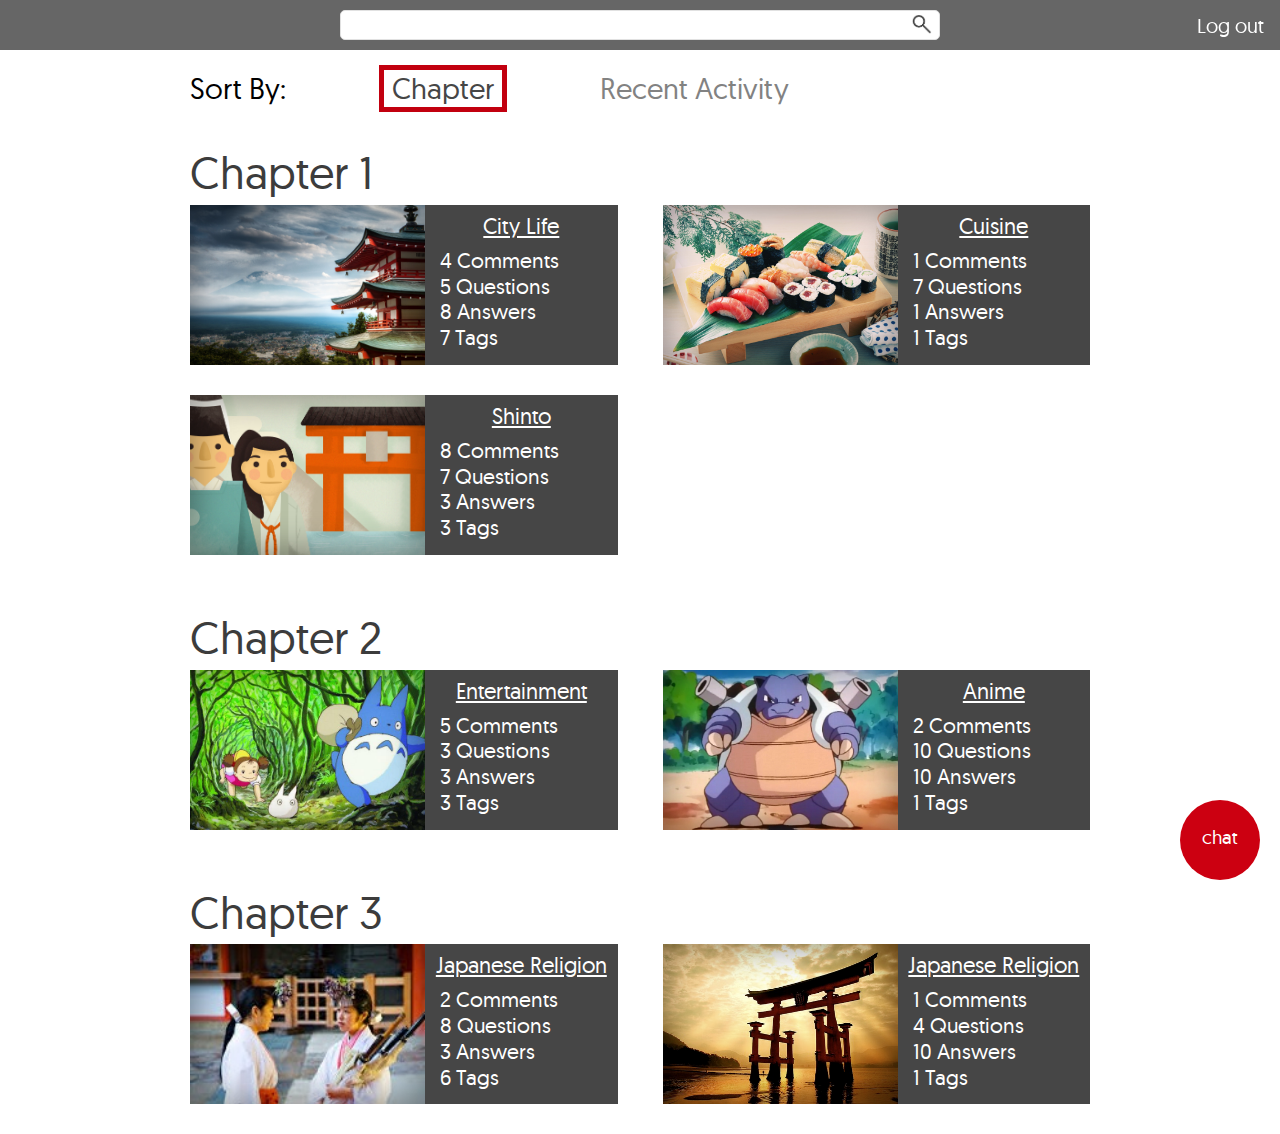
==== menu.html @ ebd27db4 "Changed username button to say log out to reflect functionality" ====
<!DOCTYPE html>
<html>
<head>
	<title>Japan 101/102 - Menu</title>
	<link rel="stylesheet" type="text/css" href="css/main.css">
	<link rel="stylesheet" type="text/css" href="css/chat.css">
	<link rel="stylesheet" type="text/css" href="css/draw.css">
	<link rel="stylesheet" type="text/css" href="css/menu.css">
	<link rel="stylesheet" type="text/css" href="css/menu.new.css">
	<script type="text/javascript" src='js/utils.js'></script>
	<script type="text/javascript" src='js/chat.js'></script>
	<script type="text/javascript" src='js/draw.js'></script>
	<script type="text/javascript" src='js/main.new.js'></script>
</head>
<body>
	<div class='header'>
		<div class='header-item header-item-left'>Japan 101/102</div>
		<a id='logout' href='index.html' class='header-item header-item-right button'>Log out</a>
	</div>

	<div id='chatpane'>
		<div id='chatroom'>
			<div class='dropdown closed' id='chatroom-selector'>
				<span class='dropdown-arrow'>V</span>
				<div class='dropdown-item unselectable'>
					<input id='create-room-name' placeholder='New room'/>
					<div class='button button-small' id='create-room'>Create</div>
				</div>
				<div class='dropdown-item selected'>Room 1</div>
				<div class='dropdown-item'>Room 2</div>
				<div class='dropdown-item'>Room 3</div>
				<div class='dropdown-item'>Room 4</div>
			</div>
		</div>
		<div id='chats'>
			<a href='#' class='button chat-button' id='view-chat'><span class='text'>hide</span>chat</a>
			<div id='chatbox' class='scrollable'>
				<div class='chat'><span class='username'>Rob</span> Arigatou gozaimasu!</div>
				<div class='chat'><span class='username'>Tim</span> np...I can't remember how to say "you're welcome"</div>
				<div class='chat'><span class='username'>Leah</span> it's "Dou itashimashite"</div>
				<div class='chat'><span class='username'>Tim</span> right. I knew that, I just couldn't think of it. It kinda sounds like "don't touch my mustache"</div>
				<div class='chat'><span class='username'>Miruka</span>lol!</div>
				<div class='chat'>
					<div class='drawing'>
						<svg>
							<g transform='scale(0.32)'>
								<path d="m227,21c-2,0 -11.01578,-0.66441 -25,0c-21.07126,1.00113 -46.01294,4.94422 -72,11c-17.00854,3.96351 -30.3197,8.73116 -37,17c-6.47008,8.00863 -9,17 -9,30c0,14 6.65186,34.63074 31,54c22.1485,17.61942 54.00938,30.97763 85,44c38.01154,15.97258 66.51181,28.67009 90,49c17.14224,14.83725 23.49808,36.96039 25,59c1.49731,21.97177 0.09119,47.38028 -17,71c-17.04083,23.55014 -36.27188,41.15912 -58,54c-24.25844,14.33624 -43.88176,18.93686 -64,21c-17.9337,1.83914 -32.84933,0.70358 -41,-10c-8.12812,-10.67398 -10.49992,-31.98706 -11,-61c-0.49978,-28.9957 -0.6404,-54.13071 12,-80c10.84297,-22.19077 27.41345,-43.57466 48,-64c15.56889,-15.44699 44.1725,-32.50777 62,-37c28.27103,-7.12383 48.92096,-5.31555 74,6c24.08191,10.86565 47,27 69,41c22,14 43.62033,26.32991 66,32c20.72281,5.25031 43.00348,6.33313 59,6c24.01563,-0.50012 40.65308,-5.66669 57,-19c15.90002,-12.96878 25.28442,-32.23146 31,-53c5.10388,-18.5459 5,-36 5,-53c0,-14 -3.83893,-26.60573 -10,-37c-5.09894,-8.60236 -13.31934,-17.90024 -21,-23c-11.177,-7.42124 -29.34167,-16.58255 -47,-23c-18.46527,-6.71072 -36.89301,-9.55196 -51,-12c-14.90991,-2.58737 -25,-4 -36,-4c-8,0 -19.50424,1.03551 -24,4c-2.3613,1.55702 -4.48627,2.82375 -5,5c-0.22977,0.97325 -1,1 -3,1c-2,0 -6.92578,-0.49755 -12,-1c-6.96594,-0.68976 -15,0 -22,0c-11,0 -17.95331,0.49903 -26,1c-9.98068,0.62138 -19.06326,-0.28099 -32,1c-10.14841,1.00489 -17.94672,3.49874 -25,4c-3.98993,0.28356 -8,1 -10,1c-2,0 -5.07843,0.21015 -8,-1c-4.13171,-1.71141 -7.20682,-3.81266 -9,-6c-2.28589,-2.78833 -4.3851,-5.37201 -7,-9c-1.65381,-2.29454 -4.34619,-4.70546 -6,-7c-1.30745,-1.81399 -2.41885,-4.41886 -4,-6c-1.58115,-1.58114 -3.41885,-1.41886 -5,-3c-1.58115,-1.58114 -1.29289,-2.29289 -2,-3c-0.70711,-0.70711 -2,0 -3,0c-1,0 -2,0 -3,0c-1,0 -2,0 -3,0c-1,0 -1,0 -2,0l-1,0" id="svg_1" stroke-width="5" stroke="#000000" fill="none"/>
							</g>
						</svg>
					</div>
					<span class='username'>Tim</span>
					is that supposed to be a mustache?
				</div>
				<div class='chat'><span class='username'>Miruka</span>lol, no. My brother drew that while I was getting some water</div>
				<div class='chat'><span class='username'>Lin</span> What does "wakannai" mean?</div>
				<div class='chat'><span class='username'>Rob</span> I dunno</div>
				<div class='chat'><span class='username'>Lin</span> That's so weird! that's what everybody says when I ask them! even people who speak fluently! How can nobody know what it means when it's used so much?</div>
				<div class='chat'><span class='username'>Rob</span> No, "wakannai" means "I don't know". It's very informal.</div>
			</div>
		</div>
		<div id='chat-commands'>
			<input id='chat-text-input' placeholder='Say something...'/>
			<div id='chat-buttons'>
				<div class='button' id='send-chat'>send</div>
				<div class='button' id='create-drawing'>draw</div>
			</div>
		</div>
	</div>

	<div id='search-div'>
		<div>
			<div id="search_bar_cont">
				<input id="search_bar">
				<button id="search_btn"></button>
			</div>
		</div>
	</div>

	<!-- FIXED HEADER SECTION -->
	<section class="fixed_search_sect">
		<form id="search_bar_cont">
			<input id="search_bar">
			<button id="search_btn"></button>
		</form>
	</section>

	<div id='content'>
		<div id="notification_cont">
			<div id="notification_title">Notifications <img src="img/cog.png"></div>
			<div id="notification_btns_cont">
				<div id="all_btn" class="notification_btn">All</div><!--
				--><div id="comments_btn" class="notification_btn">Comments</div><!--
				--><div id="questions_btn" class="notification_btn">Questions<img src="img/alert.png"></div>
			</div>
		</div>

		<div class='content-holder' id='main-content'>
			<div id="sort_by_cont" class="sort_by_cont">
				<div>Sort By:</div>
				<div id="chapter_btn" class="sort_by_btn selected">Chapter</div>
				<div id="recent_act_btn" class="sort_by_btn">Recent Activity</div>
			</div>

			<div class="chapter_header">Chapter 1</div>

			<div id="" class="videos_cont">
				<div class="video" data-chapter='1.1' data-update='2.2'>
					<div id="video1" class="video_screen"></div>
					<div class="video_stats">
						<div class="video_title">City Life</div>
						<div class="num_comments num_data">3 Comments</div>
						<div class="num_questions num_data">3 Questions</div>
						<div class="num_answers num_data">3 Answers</div>
						<div class="num_tags num_data">3 Tags</div>
					</div>
				</div>
				<div class="video" data-chapter='1.2' data-update='1.1'>
					<div id="video2" class="video_screen"></div>
					<div class="video_stats">
						<div class="video_title">Cuisine</div>
						<div class="num_comments num_data">3 Comments</div>
						<div class="num_questions num_data">3 Questions</div>
						<div class="num_answers num_data">3 Answers</div>
						<div class="num_tags num_data">3 Tags</div>
					</div>
				</div>
				<div class="video" data-chapter='1.3' data-update='2.1'>
					<div id="video3" class="video_screen"></div>
					<div class="video_stats">
						<div class="video_title">Shinto</div>
						<div class="num_comments num_data">3 Comments</div>
						<div class="num_questions num_data">3 Questions</div>
						<div class="num_answers num_data">3 Answers</div>
						<div class="num_tags num_data">3 Tags</div>
					</div>
				</div>
			</div>

			<div class="chapter_header">Chapter 2</div>

			<div id="" class="videos_cont">
				<div class="video" data-chapter='2.1' data-update='1.2'>
					<div id="video4" class="video_screen"></div>
					<div class="video_stats">
						<div class="video_title">Entertainment</div>
						<div class="num_comments num_data">3 Comments</div>
						<div class="num_questions num_data">3 Questions</div>
						<div class="num_answers num_data">3 Answers</div>
						<div class="num_tags num_data">3 Tags</div>
					</div>
				</div>
				<div class="video" data-chapter='2.2' data-update='3.1'>
					<div id="video5" class="video_screen"></div>
					<div class="video_stats">
						<div class="video_title">Anime</div>
						<div class="num_comments num_data">3 Comments</div>
						<div class="num_questions num_data">3 Questions</div>
						<div class="num_answers num_data">3 Answers</div>
						<div class="num_tags num_data">3 Tags</div>
					</div>
				</div>
			</div>

			<div class="chapter_header">Chapter 3</div>

			<div id="" class="videos_cont">
				<div class="video" data-chapter='3.1' data-update='3.2'>
					<div id="video6" class="video_screen"></div>
					<div class="video_stats">
						<div class="video_title">Japanese Religion</div>
						<div class="num_comments num_data">3 Comments</div>
						<div class="num_questions num_data">3 Questions</div>
						<div class="num_answers num_data">3 Answers</div>
						<div class="num_tags num_data">3 Tags</div>
					</div>
				</div>
				<div class="video" data-chapter='3.2' data-update='2.3'>
					<div id="video7" class="video_screen"></div>
					<div class="video_stats">
						<div class="video_title">Japanese Religion</div>
						<div class="num_comments num_data">3 Comments</div>
						<div class="num_questions num_data">3 Questions</div>
						<div class="num_answers num_data">3 Answers</div>
						<div class="num_tags num_data">3 Tags</div>
					</div>
				</div>
			</div>
		</div>

	</div>

	<div id='drawing'>
		<table>
		<tr id='drawing-content'>
			<td id='canvas-container' class='pp'></td>
			<td id='drawing-tools' data-tool='pp'>
				<img class='button toggle-off' data-tool='zz' src='img/zz.png'/>
				<img class='button toggle-on' data-tool='pp' src='img/pp.png'/>
				<img class='button toggle-off' data-tool='pn' src='img/pn.png'/>
				<img class='button toggle-off' data-tool='pz' src='img/pz.png'/>
				<img class='button toggle-off' data-tool='zp' src='img/zp.png'/>
				<div class='button details eraser toggle-off' data-tool='eraser'>
					<div class='button-details'>Eraser</div>
				</div>
				<div class='button details clear' id='clear-drawing' data-tool='clear'>
					<div class='button-details'>Clear</div>
				</div>
				<div class='button details cancel' id='cancel-drawing'>
					<div class='button-details'>Cancel</div>
				</div>
			</td>
		</tr>
		</table>
		<div id='send-drawing'>send</div>
	</div>
	<div id='drawing-background'></div>

	<script type="text/javascript">
	    var numbers = document.getElementById('content').querySelectorAll('.num_data')
	    for (var n = 0; n < numbers.length; n++)
	    {
	    	var num = numbers[n],
	    		randNumMin = 1,
				randNumMax = 10,
				rand = Math.random(),
				randInt = (Math.floor(rand * rand * (randNumMax - randNumMin + 1)) + randNumMin)

	    	num.textContent = randInt + num.textContent.substr(1)
	    }

		window.addEventListener("load", function(){
			var videoScreens = document.querySelectorAll(".video");

			for (var i = 0; i < videoScreens.length; i++){
				videoScreens[i].addEventListener("click", function(){
					//alert("Clicked it!");
					window.location.href = "video.html";
				});
			}
		})
	</script>
</body>
</html>
---- css/main.css ----
@font-face {
	font-family:'Geomanist';
	src:url('fonts/geomanist-regular-webfont.ttf');
}

* *
{
	box-sizing:border-box;
	font-family:'Geomanist';
}
/*body
{
	margin:0;
	position:fixed;
	width:100%;
	height:100%;
	font-size:10pt;
}*/
html, body {
	margin:0;
	padding:0;
	font-family: "Geomanist";
	font-size: 100%;
	/*line-height: 1;*/
	width:100%;
	height:100%;
}

header {
	height: 40px;
	width: 100%;
	background-color: rgb(85,85,85);
	position: fixed;
	z-index: 10;
}

.upload_cont {
	color: white;
	font-size: 1.5em;
	line-height: 40px;
	width: 175px;
	position: absolute;
	top: 0;
	cursor: pointer;
	right: 25%;
}
.upload_cont:hover {
	text-decoration: underline;
}
.upload_cont img{
	height: 40px;
	position: absolute;
	top: 0;
	right: 0;
	cursor: pointer;
	transition: .075s linear 0s;
}

.button
{
	display:inline-block;
	padding:4px 10px;
	min-width:100px;
	text-align:center;
	border:1px solid #555;
	border-radius:4px;
	font-size:11pt;
	cursor:pointer;
	-webkit-user-select:none;
	-moz-user-select:none;
	-ms-user-select:none;
	text-decoration:none;
	color:inherit;
	background:#fff;
}

.button.disabled
{
	background:#eee;
	color:#888;
	cursor:default;
}

.button-small
{
	min-width:0;
}

.button:hover
{
	background:#eee;
}

.button:not(.disabled):active, .button.toggle-on
{
	background:#ddd;
	box-shadow:2px 2px 3px #bbb inset;
	outline:none;
}

.button:focus
{
	outline:none;
}

input:focus
{
	outline:none;
}

.dropdown
{
	-webkit-user-select:none;
	-moz-user-select:none;
	-ms-user-select:none;
	display:block;
	width:100%;
	font-size:11pt;
	border-bottom:1px solid #555;
}

.dropdown .dropdown-arrow
{
	float:right;
	margin:5px 8px;
}

.dropdown.open .dropdown-arrow
{
	display:none;
}

.dropdown .dropdown-item
{
	display:block;
	padding:5px 10px;
}

.dropdown .dropdown-item:not(.unselectable):hover
{
	background:#eee;
}

.dropdown .dropdown-item:not(.unselectable):active
{
	background:#ddd;
	box-shadow:2px 2px 3px #bbb inset;
}

.dropdown.closed .dropdown-item
{
	display:none;
}

.dropdown.closed .dropdown-item.selected
{
	display:block;
}

.header
{
	position:fixed;
	top:0;
	left:0;
	right:0;
	height:40px;
	border-bottom:1px solid #555;
	background:#555;
	z-index:200;
}

.header-item
{
	display:block;
	height:100%;
	line-height:40px;
	text-align:center;
	min-width:100px;
	border-radius:0;
	padding:0 15px;
	text-decoration:none;
	color:white;
	font-size:15pt;
	background:#555;
}

.header-item > *
{
	margin:-2px 0;
	vertical-align:middle;
}

.header-item-left
{
	float:left;
}

.header-item-right
{
	float:right;
}

.header-item.button
{
	background:none !important;
	color:white !important;
	box-shadow:none !important;
}

.header-item.button:hover
{
	border:1px solid white;
}

.header-item.button:active
{
	color:#c01;
}

#search-div
{
	height:400px;
	margin-bottom:-350px;
	margin-top:40px;
	background:#f0f0f0;
	padding-top:20px;
}

#search-div > div
{
	width:800px;
	margin:0 auto;
}

#search
{
	font-size:11pt;
	padding:4px 8px;
	border-radius:0;
	border:1px solid #bbb;
	vertical-align:middle;
	width:90%;
	margin-left:5%;
}

.scrollable
{
	position:relative;
	width:100%;
	height:100%;
	overflow-y:scroll;
}

#content
{
	width: 100%;
	height: 100%;
	margin-top: -5px;
	z-index: 0;
}

.content-holder
{
	width:90%;
	max-width:900px;
	margin:0 auto;
	margin-bottom:100px;
}

.content-holder *
{
	box-sizing:content-box;
}
---- css/chat.css ----
#chatpane
{
	position:fixed;
	top: 0;
	right:0;
	width:300px;
	right:-300px;
	height:100%;
	background:#fff;
	z-index:100;
	transition:right 0.6s;
	padding-top:50px;
	display:table;
}

#chatpane > div
{
	display:table-row;
	background:#555;
	color:white;
}

#chatpane .button.chat-button
{
	position:absolute;
	bottom:20px;
	left:-100px;
	background:#c01;
	min-width:0;
	width:80px;
	height:80px;
	border-radius:40px;
	border:none;
	padding:4px 0;
	font-size:14pt;
	color:white;
	transition:transform 0.6s, opacity 0.6s;
}

#chatpane .chat-button .text
{
	transition:inherit;
	position:relative;
	display:block;
	height:24px;
	width:60px;
	top:24px;
	left:9px;
	text-align:center;
	opacity:0;
	background:#c01;
	transform:rotate(180deg);
}

#chatpane .chat-button.open
{
	transform:rotate(-180deg);
}

#chatpane .chat-button.open .text
{
	opacity:1;
}

div#chatroom
{
	height:28px;
	padding:4px;
	cursor:pointer;
	background:white;
	color:#333;
}

#chat-commands
{
	height:50px;
}

#create-room-name
{
	margin-top:-4px;
	margin-bottom:-4px;
	font-size:11pt;
	padding:4px 8px;
	border-radius:4px;
	border:1px solid #555;
	width:200px;
}

#chat-text-input
{
	font-size:10pt;
	padding:4px 8px;
	border:1px solid #555;
	width:95%;
	margin-left:2.5%;
	border-radius:4px;
}

#chat-buttons
{
	text-align:center;
	margin:15px;
}

#chat-buttons .button
{
	margin:0 30px;
	padding:20px 0;
	width:60px;
	height:60px;
	background:#c01;
	border-radius:30px;
	min-width:0;
}

#chatpane .button.chat-button:hover,
#chatpane .button.chat-button:hover *,
#chat-buttons .button:hover
{
	background:#dd0017;
}

#chatpane .button.chat-button:active,
#chatpane .button.chat-button:active *,
#chat-buttons .button:active
{
	background:#aa0007;
	box-shadow:none;
}

#chat-buttons .button:active
{
	box-shadow:3px 3px 5px rgba(200,200,200,0.5) inset;
}

.chat
{
	margin:0 auto;
	border:1px solid #555;
	border-radius:5px;
	padding:5px;
}

.chat
{
	width:90%;
}

.username
{
	font-weight:bold;
}

.username::after
{
	content:': ';
	font-weight:bold;
}

.drawing
{
	border:1px solid #555;
	border-radius:4px;
	margin:0 auto 1px;
	width:250px;
	padding:0;
	background:white;
}

.drawing svg
{
	max-width:100%;
	max-height:100%;
}
---- css/draw.css ----
#drawing
{
	position:fixed;
	top:90px;
	bottom:40px;
	background:#fff;
	border:1px solid #555;
	z-index:50;
	transition:left 0.4s, right 0.4s;
	left:105%;
	right:-105%;
}

#drawing table
{
	width:100%;
	height:100%;
	border-collapse:collapse;
}

#drawing-background
{
	position:fixed;
	top:0;
	bottom:0;
	background:#bbb;
	z-index:10;
	transition:opacity 0.4s, left 0s 0.4s, right 0s 0.4s;
	opacity:0;
	left:105%;
	right:-105%;
}

#drawing #drawing-content
{
	display:table;
	width:100%;
	height:100%;
}

#drawing.show
{
	left:40px;
	right:420px;
}

#drawing-background.show
{
	opacity:0.5;
	left:0;
	right:0;
	transition:left 0s, right 0s, opacity 0.4s;
}

#drawing-content > *
{
	display:table-cell;
}

#drawing .pn *
{
	cursor:url(../cursors/pn.cur), url(../cursors/draw.cur), default;
}

#drawing .pp *
{
	cursor:url(../cursors/pp.cur), url(../cursors/draw.cur), default;
}

#drawing .pz *
{
	cursor:url(../cursors/pz.cur), url(../cursors/draw.cur), default;
}

#drawing .zp *
{
	cursor:url(../cursors/zp.cur), url(../cursors/draw.cur), default;
}

#drawing .zz *
{
	cursor:url(../cursors/zz.cur), url(../cursors/draw.cur), default;
}

#drawing .eraser *
{
	cursor:url(../cursors/eraser.cur), default;
}

#drawing-tools
{
	width:40px;
	border-left:1px solid #555;
	cursor:default !important;
	padding:5px;
	background:#555;
	vertical-align:top;
	overflow-x:visible;
}

#drawing-tools .button
{
	float:left;
	min-width:30px;
	max-width:30px;
	min-height:30px;
	margin-bottom:5px;
	padding:5px;
	cursor:pointer;
	position:relative;
}

#drawing-tools .button.details .button-details
{
	opacity:0;
	position:absolute;
	background:#eee;
	left:100%;
	top:0;
	right:0;
	bottom:0;
	padding:0;
	line-height:30px;
	border-top-right-radius:3px;
	border-bottom-right-radius:3px;
	transition:right 0.4s, padding 0.4s;
	overflow:hidden;
	cursor:pointer;
}

#drawing-tools .button.details.toggle-on .button-details
{
	box-shadow:-2px 10px 3px -8px #bbb inset;
	background:#ddd;
}

#drawing-tools .button.details:hover
{
	background-color:#eee;
	border-top-right-radius:0;
	border-bottom-right-radius:0;
}

#drawing-tools .button.details:hover .button-details
{
	padding:0 5px;
	opacity:1;
	display:block;
	right:-60px;
}

#drawing-tools .button.details:active .button-details
{
	box-shadow:-2px 10px 3px -8px #bbb inset;
}

#drawing-tools .button.details
{
	background:#fff no-repeat center center;
	background-size:20px;
}

#drawing-tools .button.details.toggle-on
{
	background-color:#ddd;
}

#drawing-tools .button.details.eraser
{
	background-image:url('../img/eraser.png');
}

#drawing-tools .button.details.clear
{
	background-image:url('../img/clear.png');
}

#drawing-tools .button.details.cancel
{
	background-image:url('../img/cancel.png');
}

#send-drawing
{
	position:fixed;
	right:-100%;
	bottom:120px;
	width:80px;
	height:80px;
	border-radius:50%;
	background:#c01;
	line-height:80px;
	text-align:center;
	color:white;
	font-size:14pt;
	cursor:pointer;
	transition:right 0.4s;
}

#drawing.show #send-drawing
{
	right:320px;
}

#send-drawing:hover
{
	background:#dd0017;
}

#send-drawing:active
{
	background:#aa0007;
	box-shadow:none;
}
---- css/menu.css ----
.header
{
	top:-40px;
}

#logout
{
	float:none;
	top:40px;
	right:0;
	position:absolute;
	height:50px;
	line-height:50px;
	border-color:#666;
}

#logout:hover
{
	border-color:white;
}

#notification_cont
{
	display:none;
}

#search-div
{
	top:0;
	height:50px;
	background:#666;
	margin:0;
	position:fixed;
	width:100%;
	z-index: 100;
}

#search-div > *
{
	margin-top:0;
}

#search_bar_cont
{
	top:-10px !important;
}

#content
{
	margin-top:40px;
}

.fixed_search_sect
{
	display:none;
}

#menu-list
{
	margin:-100px auto 100px;
	padding-top:110px;
	width:800px;
}

.clearfix::after
{
	display:table;
	content:' ';
	clear:both;
}

.menu-item
{
	float:left;
	width:350px;
	height:350px;
	margin:25px;
	text-decoration:none;
	color:#333;
	text-align:center;
	border-radius:10px;
	border:3px solid #555;
	line-height:350px;
	font-size:20pt;
}

.video-item
{
	width:760px;
	border:1px solid;
	margin:10px 20px;
	height:180px;
	border-radius:0;
	padding:15px;
}

.video-thumb
{
	width:220px;
	height:150px;
	border:1px solid #555;
	float:left;
}

.video-title
{
	float:right;
	width:500px;
	margin-top:0;
	padding-left:10px;
	text-align:left;
}

.video-details
{
	float:right;
	width:500px;
}

.video-detail
{
	font-size:12pt;
	float:left;
	width:200px;
	text-align:left;
	margin:10px;
	display:inline-block;
}

.video-detail-header
{
	font-weight:bold;
	width:90px;
	display:inline-block;
}

#video-title h2
{
	display:block;
	width:700px;
	margin:10px auto 5px;
}
---- css/menu.new.css ----
html, body {
	margin:0;
	padding:0;
	font-family: "Geomanist";
	font-size: 100%;
	line-height: 1;
}

@font-face {
	font-family:'Geomanist';
	src:url('fonts/geomanist-regular-webfont.ttf');
}

* *
{
	font-family:'Geomanist';
}


header {
	height: 40px;
	width: 100%;
	background-color: rgb(85,85,85);
	position: fixed;
	z-index: 10;
}

.upload_cont {
	color: white;
	font-size: 1.5em;
	line-height: 40px;
	width: 175px;
	position: absolute;
	top: 0;
	cursor: pointer;
	right: 25%;
}
.upload_cont:hover {
	text-decoration: underline;
}
.upload_cont img{
	height: 40px;
	position: absolute;
	top: 0;
	right: 0;
	cursor: pointer;
	transition: .075s linear 0s;
}

.search_notification_sect {
	height: 360px;
	background-color: rgb(240,239,238);
	padding: 40px 0 0;
	/*box-shadow: 0 1px 5px rgba(0,0,0,.2);*/
}
	/*Search Bar*/
	#search_bar_cont {
		width: 90%;
		height: 30px;
		max-width: 600px;
		margin: 0 auto;
		position: relative;
		top:40px;
	}

	#search_bar {
		display: block;
		width: 100%;
		height: 100%;
		outline: none;
		border: 1px solid rgb(225,225,225);
		border-radius: 5px;
		font-size: 1.3em;
		line-height: 30px;
		color: rgb(70,70,70);
		text-indent: 6px;
		font-family: "Geomanist";
	}

	#search_btn {
		position: absolute;
		top: 4px;
		right: 4px;
		outline: none;
		border: none;
		background: none;
		height: 21px;
		width: 30px;
		background-image: url(../img/mag_glass.png);
		background-repeat: no-repeat;
		background-position: center;
		background-size: contain;
		cursor: pointer;
		transition: top .08s linear 0s, width .08s linear 0s, height .08s linear 0s;
	}
	#search_btn:hover {
		top: -3px;
		height: 36px;
		width: 36px;
	}

/*Notifications*/

#notification_cont {
	width: 90%;
	max-width: 600px;
	margin: 100px auto 120px;
}
#notification_title {
	font-size: 2.3em;
	color: rgb(70,70,70);
	height: 30px;
	line-height: ;
	margin: 0 0 10px;
}
#notification_title img{
	float:right;
	margin: 5px;
	height: 90%;
	opacity: .55;

	transition: opacity .1s linear 0s;
}
#notification_title img:hover{
	opacity: 1;
}
#notification_btns_cont {
	height: 70px;
	width: 100%;
	outline: 1px solid rgb(230,230,230);
}
.notification_btn {
	height: 100%;
	line-height: 74px;
	font-size: 1.8em;
	width: 33.3333333333%;
	text-align: center;
	display: inline-block;
	background-color: rgb(255,255,255);
	cursor: default;
	position: relative;
	user-select:none;
	-webkit-user-select:none;
	transition: background-color .1s linear 0s, color .1s linear 0s;
}
#notification_btns_cont > div{
	/* the ALL btn */
	width: 25%;
}
#notification_btns_cont > div+div{
	/* the COMMENTS and QUESTIONS btns */
	width: 37.5%;
}
.notification_btn:hover {
	background-color: rgb(65,65,65);
	color: rgb(255,255,255);
}
.notification_btn > img {
	position: absolute;
	height: 26px;
	top: 4px;
	right: 8px;
}


/*ADDED THIS*/
.fixed_search_sect {
	position: fixed;
	top: 40px;
	width: 100%;
	height: 50px;
	padding: 0;
	background-color: rgb(240,239,238);
	z-index: 10;
	box-shadow: 0 1px 8px rgba(0,0,0,.25);
}
.fixed_search_sect #search_bar_cont {
	width: 90%;
	height: 25px;
	max-width: 600px;
	margin: 0 auto;
	position: relative;
	top: 10px;
}
.fixed_search_sect #notification_cont{
	display: none;
}

/*Video Section*/
.video_sect {
	width: 90%;
	max-width: 900px;
	height: 1000px;
	margin: 0 auto;
}

.sort_by_cont {
	padding: 30px 0;
	margin: 0 0 50px;
}

.sort_by_cont div{
	font-size: 1.8em;
	float: left;
	padding: 4px 8px;
}
.sort_by_cont div:first-child {
	padding: 4px 8px 4px 0;
}

.sort_by_btn {
	margin-left: 90px;
	color: rgb(130,130,130);
	outline: 5px solid rgba(194,0,15,0);
	cursor: pointer;

}
.sort_by_btn:hover {
	transition: color .15s linear 0s, outline .15s linear 0s;
	color: rgb(70,70,70);
}

.sort_by_cont .selected{
	transition: color .15s linear 0s, outline .15s linear 0s;
	outline: 5px solid rgba(194,0,15,1);
	color: rgb(70,70,70);
}

/*Videos Container*/
.chapter_header {
	font-size: 2.8em;
	color: rgb(60,60,60);
	margin-bottom:10px;
}


.videos_cont {
	width: 100%;
	margin: 0 0 30px;
}
.videos_cont:after {
	content: " ";
	display: block;
	clear: both;
	width: 100%;
}
.video {
	height: 160px;
	width: 47.5%;
	margin: 0 0 30px;
}
.video:nth-child(2n+1) {
	float: left;
}
.video:nth-child(2n) {
	float: right;
}
.video_screen{
	width: 55%;
	height: 100%;
	float: left;
	background-repeat: no-repeat;
	background-position: center;
	background-size: cover;
	position:relative;
	cursor: pointer;
}
.video_screen:before{
	content: "";
	width: 100%;
	height: 100%;
	position: absolute;
	box-shadow: inset 0 0 35px 5px rgba(0,0,0,.4);
}
	#video1 {
		background-image: url(../img/pagoda1.jpg);
	}
	#video2 {
		background-image: url(../img/sushi1.jpg);
	}
	#video3 {
		background-image: url(../img/shinto1.jpg);
	}
	#video4 {
		background-image: url(../img/anime1.jpg);
	}
	#video5 {
		background-image: url(../img/blastoise.jpg);
	}
	#video6 {
		background-image: url(../img/shrineGirls.jpg);
	}
	#video7 {
		background-image: url(../img/gate.jpg);
	}

.video_stats{
	width: 45%;
	height: 115px;
	max-height: 100%;
	background-color: rgb(70,70,70);
	float: right;
	position: relative;
	padding: 45px 0 0;
}
.video .video_title {
	position: absolute;
	top: 0px;
	right: 0px;
	z-index: 1;
	max-width: none;
	width: 100%;
	font-size: 1.4em;
	height: 25px;
	padding: 10px 0;
	color: white;
	text-align: center;
	text-decoration: underline;
	background-color: rgb(70,70,70);
	transition: .2s ease 0s;
	cursor:pointer;
}
.video:hover .video_title {
	top: -20px;
	border-radius: 15px;
}

.num_data {
	font-size: 1.3em;
	margin: 0 0 5px;
	padding: 0 0 0 15px;
	color: white;
	position: relative;
	z-index: 2;
}
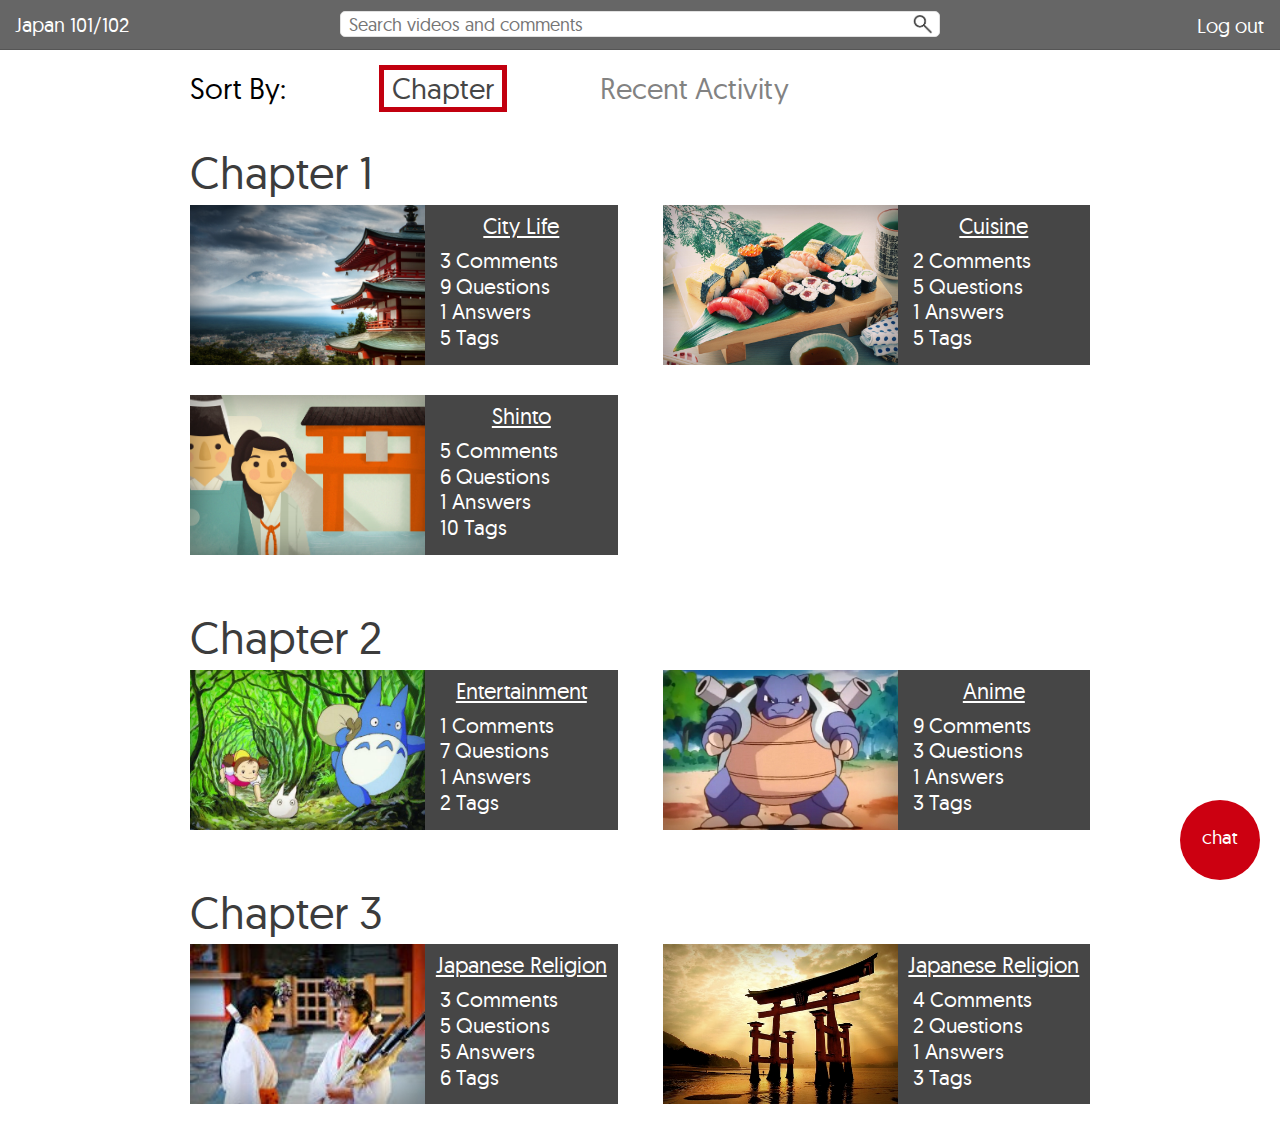
==== commit a9481794: "Normalized header and added search functionality" ====
--- a/menu.html
+++ b/menu.html
@@ -16,6 +16,18 @@
 	<div class='header'>
 		<div class='header-item header-item-left'>Japan 101/102</div>
 		<a id='logout' href='index.html' class='header-item header-item-right button'>Log out</a>
+		<div class='header-item' id="search_bar_cont">
+			<input id="search_bar" placeholder='Search videos and comments'>
+				<div id='search-results'>
+					<div id='search-translate'></div>
+					<div class='result'>Result 1</div>
+					<div class='result'>Result 2</div>
+					<div class='result'>Result 3</div>
+					<div class='result'>Result 4</div>
+				</div>
+			</input>
+			<button id="search_btn"></button>
+		</div>
 	</div>
 
 	<div id='chatpane'>
@@ -67,33 +79,16 @@
 		</div>
 	</div>
 
-	<div id='search-div'>
-		<div>
-			<div id="search_bar_cont">
-				<input id="search_bar">
-				<button id="search_btn"></button>
-			</div>
-		</div>
-	</div>
-
-	<!-- FIXED HEADER SECTION -->
-	<section class="fixed_search_sect">
-		<form id="search_bar_cont">
-			<input id="search_bar">
-			<button id="search_btn"></button>
-		</form>
-	</section>
+	<div id="notification_cont">
+		<div id="notification_title">Notifications <img src="img/cog.png"></div>
+		<div id="notification_btns_cont">
+			<div id="all_btn" class="notification_btn">All</div><!--
+			--><div id="comments_btn" class="notification_btn">Comments</div><!--
+			--><div id="questions_btn" class="notification_btn">Questions<img src="img/alert.png"></div>
+		</div>
+	</div>
 
 	<div id='content'>
-		<div id="notification_cont">
-			<div id="notification_title">Notifications <img src="img/cog.png"></div>
-			<div id="notification_btns_cont">
-				<div id="all_btn" class="notification_btn">All</div><!--
-				--><div id="comments_btn" class="notification_btn">Comments</div><!--
-				--><div id="questions_btn" class="notification_btn">Questions<img src="img/alert.png"></div>
-			</div>
-		</div>
-
 		<div class='content-holder' id='main-content'>
 			<div id="sort_by_cont" class="sort_by_cont">
 				<div>Sort By:</div>
--- a/css/main.css
+++ b/css/main.css
@@ -24,14 +24,6 @@
 	/*line-height: 1;*/
 	width:100%;
 	height:100%;
-}
-
-header {
-	height: 40px;
-	width: 100%;
-	background-color: rgb(85,85,85);
-	position: fixed;
-	z-index: 10;
 }
 
 .upload_cont {
@@ -163,17 +155,17 @@
 	top:0;
 	left:0;
 	right:0;
-	height:40px;
+	height:50px;
 	border-bottom:1px solid #555;
-	background:#555;
-	z-index:200;
+	background:#666;
+	z-index:100;
 }
 
 .header-item
 {
 	display:block;
 	height:100%;
-	line-height:40px;
+	line-height:50px;
 	text-align:center;
 	min-width:100px;
 	border-radius:0;
@@ -181,7 +173,7 @@
 	text-decoration:none;
 	color:white;
 	font-size:15pt;
-	background:#555;
+	background:#666;
 }
 
 .header-item > *
@@ -205,6 +197,7 @@
 	background:none !important;
 	color:white !important;
 	box-shadow:none !important;
+	border:1px solid #666;
 }
 
 .header-item.button:hover
@@ -271,3 +264,35 @@
 {
 	box-sizing:content-box;
 }
+
+#search-results
+{
+	display: none;
+	position: absolute;
+	top: 34px;
+	left: 0;
+	right: 0;
+	background: white;
+	border: 1px solid #555;
+	color: black;
+	text-align: left;
+	padding:0;
+	line-height: 1.1em;
+	cursor:pointer;
+}
+
+#search-results.show
+{
+	display:block;
+}
+
+#search-results > *
+{
+	padding:4px 8px;
+}
+
+#search-results .result:hover
+{
+	background:#555;
+	color:white;
+}
--- a/css/chat.css
+++ b/css/chat.css
@@ -8,7 +8,7 @@
 	right:-300px;
 	height:100%;
 	background:#fff;
-	z-index:100;
+	z-index:90;
 	transition:right 0.6s;
 	padding-top:50px;
 	display:table;
--- a/css/menu.css
+++ b/css/menu.css
@@ -1,57 +1,10 @@
-
-.header
-{
-	top:-40px;
-}
-
-#logout
-{
-	float:none;
-	top:40px;
-	right:0;
-	position:absolute;
-	height:50px;
-	line-height:50px;
-	border-color:#666;
-}
-
-#logout:hover
-{
-	border-color:white;
-}
-
-#notification_cont
-{
-	display:none;
-}
-
-#search-div
-{
-	top:0;
-	height:50px;
-	background:#666;
-	margin:0;
-	position:fixed;
-	width:100%;
-	z-index: 100;
-}
-
-#search-div > *
-{
-	margin-top:0;
-}
-
-#search_bar_cont
-{
-	top:-10px !important;
-}
 
 #content
 {
 	margin-top:40px;
 }
 
-.fixed_search_sect
+#notification_cont
 {
 	display:none;
 }
--- a/css/menu.new.css
+++ b/css/menu.new.css
@@ -55,12 +55,11 @@
 }
 	/*Search Bar*/
 	#search_bar_cont {
-		width: 90%;
-		height: 30px;
+		width: 600px;
 		max-width: 600px;
-		margin: 0 auto;
-		position: relative;
-		top:40px;
+		padding:13px 0 10px;
+		position:relative;
+		margin:0 auto;
 	}
 
 	#search_bar {
@@ -70,17 +69,17 @@
 		outline: none;
 		border: 1px solid rgb(225,225,225);
 		border-radius: 5px;
-		font-size: 1.3em;
-		line-height: 30px;
+		font-size: 0.9em;
 		color: rgb(70,70,70);
 		text-indent: 6px;
 		font-family: "Geomanist";
+		position:relative;
 	}
 
 	#search_btn {
 		position: absolute;
-		top: 4px;
-		right: 4px;
+		top: 16px;
+		right: 3px;
 		outline: none;
 		border: none;
 		background: none;
@@ -91,10 +90,11 @@
 		background-position: center;
 		background-size: contain;
 		cursor: pointer;
-		transition: top .08s linear 0s, width .08s linear 0s, height .08s linear 0s;
+		transition: top .08s linear 0s, right 0.08s linear 0s, width .08s linear 0s, height .08s linear 0s;
 	}
 	#search_btn:hover {
-		top: -3px;
+		top: 8px;
+		right:0;
 		height: 36px;
 		width: 36px;
 	}
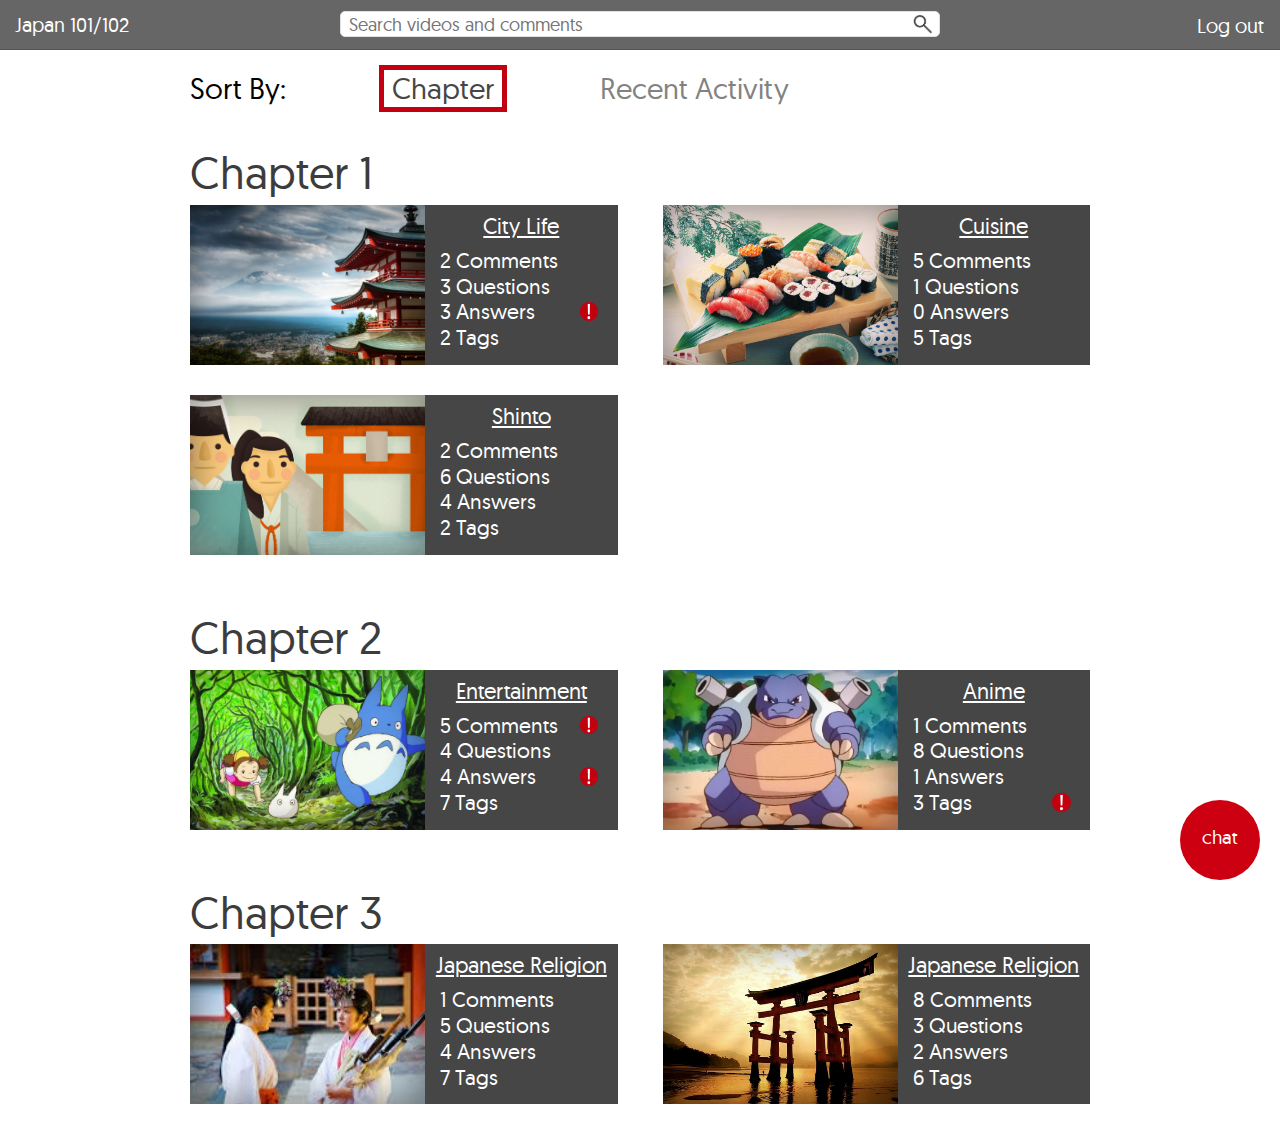
==== commit 45cfaae2: "add alert icon to menu page" ====
--- a/menu.html
+++ b/menu.html
@@ -103,30 +103,30 @@
 					<div id="video1" class="video_screen"></div>
 					<div class="video_stats">
 						<div class="video_title">City Life</div>
-						<div class="num_comments num_data">3 Comments</div>
+						<div class="num_comments num_data">2 Comments</div>
 						<div class="num_questions num_data">3 Questions</div>
-						<div class="num_answers num_data">3 Answers</div>
-						<div class="num_tags num_data">3 Tags</div>
+						<div class="num_answers num_data">3 Answers <img src="img/alert.png"></div>
+						<div class="num_tags num_data">2 Tags</div>
 					</div>
 				</div>
 				<div class="video" data-chapter='1.2' data-update='1.1'>
 					<div id="video2" class="video_screen"></div>
 					<div class="video_stats">
 						<div class="video_title">Cuisine</div>
-						<div class="num_comments num_data">3 Comments</div>
-						<div class="num_questions num_data">3 Questions</div>
-						<div class="num_answers num_data">3 Answers</div>
-						<div class="num_tags num_data">3 Tags</div>
+						<div class="num_comments num_data">5 Comments</div>
+						<div class="num_questions num_data">1 Questions</div>
+						<div class="num_answers num_data">0 Answers</div>
+						<div class="num_tags num_data">5 Tags</div>
 					</div>
 				</div>
 				<div class="video" data-chapter='1.3' data-update='2.1'>
 					<div id="video3" class="video_screen"></div>
 					<div class="video_stats">
 						<div class="video_title">Shinto</div>
-						<div class="num_comments num_data">3 Comments</div>
-						<div class="num_questions num_data">3 Questions</div>
-						<div class="num_answers num_data">3 Answers</div>
-						<div class="num_tags num_data">3 Tags</div>
+						<div class="num_comments num_data">2 Comments</div>
+						<div class="num_questions num_data">6 Questions</div>
+						<div class="num_answers num_data">4 Answers</div>
+						<div class="num_tags num_data">2 Tags</div>
 					</div>
 				</div>
 			</div>
@@ -138,20 +138,20 @@
 					<div id="video4" class="video_screen"></div>
 					<div class="video_stats">
 						<div class="video_title">Entertainment</div>
-						<div class="num_comments num_data">3 Comments</div>
-						<div class="num_questions num_data">3 Questions</div>
-						<div class="num_answers num_data">3 Answers</div>
-						<div class="num_tags num_data">3 Tags</div>
+						<div class="num_comments num_data">5 Comments <img src="img/alert.png"></div>
+						<div class="num_questions num_data">4 Questions</div>
+						<div class="num_answers num_data">4 Answers<img src="img/alert.png"></div>
+						<div class="num_tags num_data">7 Tags</div>
 					</div>
 				</div>
 				<div class="video" data-chapter='2.2' data-update='3.1'>
 					<div id="video5" class="video_screen"></div>
 					<div class="video_stats">
 						<div class="video_title">Anime</div>
-						<div class="num_comments num_data">3 Comments</div>
-						<div class="num_questions num_data">3 Questions</div>
-						<div class="num_answers num_data">3 Answers</div>
-						<div class="num_tags num_data">3 Tags</div>
+						<div class="num_comments num_data">1 Comments</div>
+						<div class="num_questions num_data">8 Questions</div>
+						<div class="num_answers num_data">1 Answers</div>
+						<div class="num_tags num_data">3 Tags <img src="img/alert.png"></div>
 					</div>
 				</div>
 			</div>
@@ -163,20 +163,20 @@
 					<div id="video6" class="video_screen"></div>
 					<div class="video_stats">
 						<div class="video_title">Japanese Religion</div>
-						<div class="num_comments num_data">3 Comments</div>
-						<div class="num_questions num_data">3 Questions</div>
-						<div class="num_answers num_data">3 Answers</div>
-						<div class="num_tags num_data">3 Tags</div>
+						<div class="num_comments num_data">1 Comments</div>
+						<div class="num_questions num_data">5 Questions</div>
+						<div class="num_answers num_data">4 Answers</div>
+						<div class="num_tags num_data">7 Tags</div>
 					</div>
 				</div>
 				<div class="video" data-chapter='3.2' data-update='2.3'>
 					<div id="video7" class="video_screen"></div>
 					<div class="video_stats">
 						<div class="video_title">Japanese Religion</div>
-						<div class="num_comments num_data">3 Comments</div>
+						<div class="num_comments num_data">8 Comments</div>
 						<div class="num_questions num_data">3 Questions</div>
-						<div class="num_answers num_data">3 Answers</div>
-						<div class="num_tags num_data">3 Tags</div>
+						<div class="num_answers num_data">2 Answers</div>
+						<div class="num_tags num_data">6 Tags</div>
 					</div>
 				</div>
 			</div>
@@ -212,16 +212,16 @@
 
 	<script type="text/javascript">
 	    var numbers = document.getElementById('content').querySelectorAll('.num_data')
-	    for (var n = 0; n < numbers.length; n++)
-	    {
-	    	var num = numbers[n],
-	    		randNumMin = 1,
-				randNumMax = 10,
-				rand = Math.random(),
-				randInt = (Math.floor(rand * rand * (randNumMax - randNumMin + 1)) + randNumMin)
-
-	    	num.textContent = randInt + num.textContent.substr(1)
-	    }
+	   //  for (var n = 0; n < numbers.length; n++)
+	   //  {
+	   //  	var num = numbers[n],
+	   //  		randNumMin = 1,
+				// randNumMax = 10,
+				// rand = Math.random(),
+				// randInt = (Math.floor(rand * rand * (randNumMax - randNumMin + 1)) + randNumMin)
+
+	   //  	num.textContent = randInt + num.textContent.substr(1)
+	   //  }
 
 		window.addEventListener("load", function(){
 			var videoScreens = document.querySelectorAll(".video");
--- a/css/menu.new.css
+++ b/css/menu.new.css
@@ -248,6 +248,7 @@
 	height: 160px;
 	width: 47.5%;
 	margin: 0 0 30px;
+	cursor: pointer;
 }
 .video:nth-child(2n+1) {
 	float: left;
@@ -334,3 +335,9 @@
 	z-index: 2;
 }
 
+.num_data > img {
+	position: absolute;
+	top: 0;
+	right: 10%;
+	height: 100%;
+}
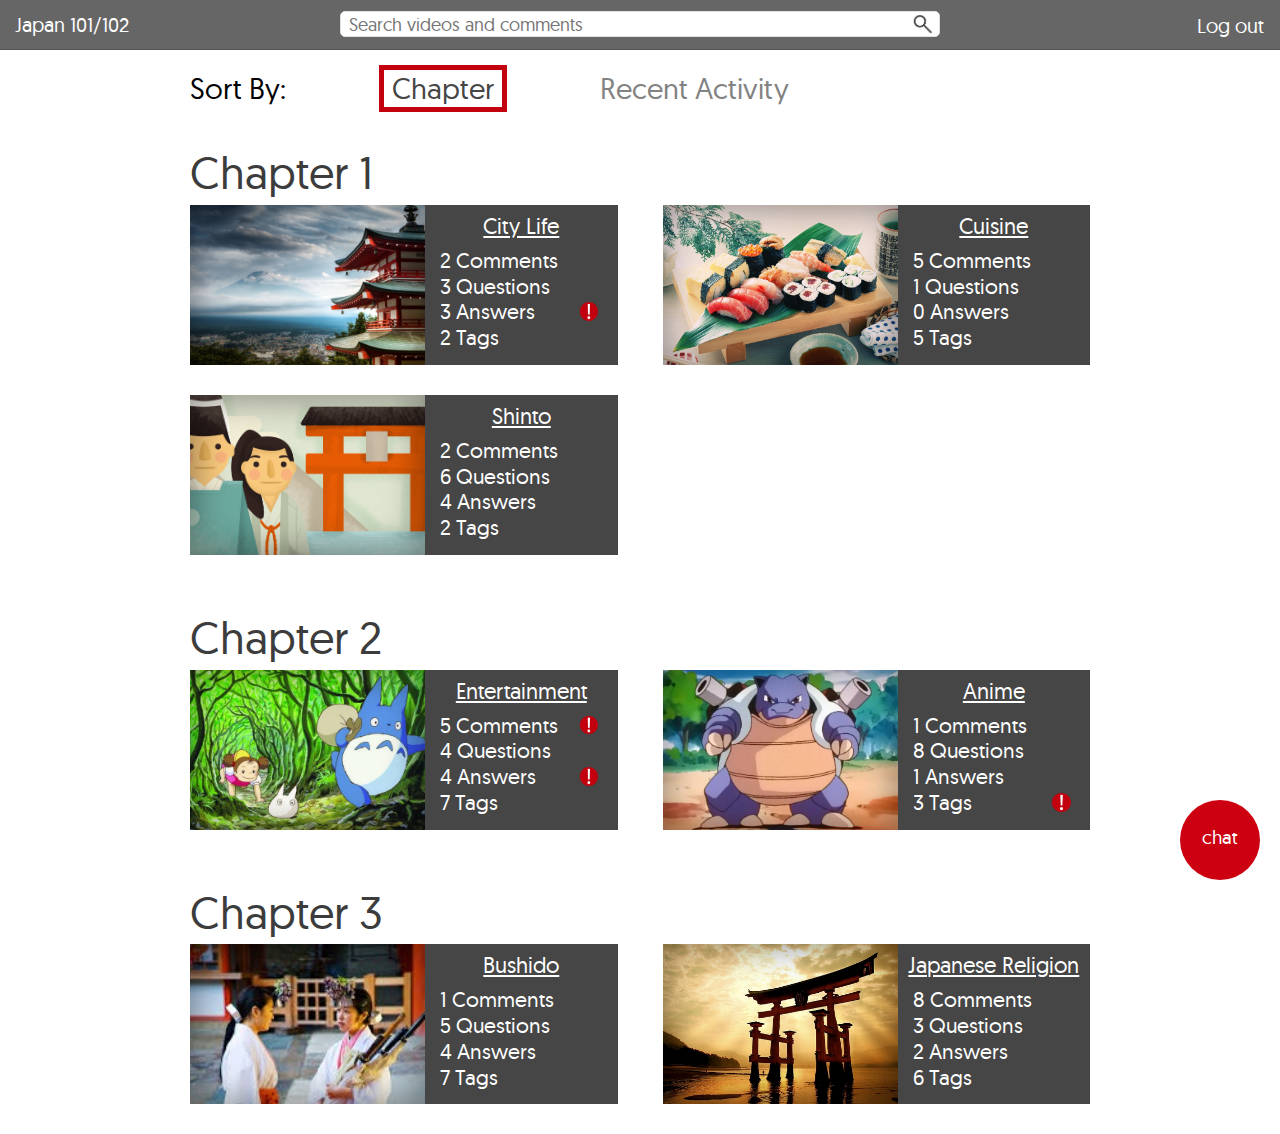
==== commit f8b42bd6: "add sweet transition when change Sort By opt" ====
--- a/menu.html
+++ b/menu.html
@@ -98,6 +98,8 @@
 
 			<div class="chapter_header">Chapter 1</div>
 
+			
+
 			<div id="" class="videos_cont">
 				<div class="video" data-chapter='1.1' data-update='2.2'>
 					<div id="video1" class="video_screen"></div>
@@ -109,7 +111,7 @@
 						<div class="num_tags num_data">2 Tags</div>
 					</div>
 				</div>
-				<div class="video" data-chapter='1.2' data-update='1.1'>
+				<div class="video" data-chapter='1.2' data-update='3.1'>
 					<div id="video2" class="video_screen"></div>
 					<div class="video_stats">
 						<div class="video_title">Cuisine</div>
@@ -144,7 +146,7 @@
 						<div class="num_tags num_data">7 Tags</div>
 					</div>
 				</div>
-				<div class="video" data-chapter='2.2' data-update='3.1'>
+				<div class="video" data-chapter='2.2' data-update='1.1'>
 					<div id="video5" class="video_screen"></div>
 					<div class="video_stats">
 						<div class="video_title">Anime</div>
@@ -162,7 +164,7 @@
 				<div class="video" data-chapter='3.1' data-update='3.2'>
 					<div id="video6" class="video_screen"></div>
 					<div class="video_stats">
-						<div class="video_title">Japanese Religion</div>
+						<div class="video_title">Bushido</div>
 						<div class="num_comments num_data">1 Comments</div>
 						<div class="num_questions num_data">5 Questions</div>
 						<div class="num_answers num_data">4 Answers</div>
@@ -181,6 +183,8 @@
 				</div>
 			</div>
 		</div>
+
+
 
 	</div>
 
--- a/css/menu.new.css
+++ b/css/menu.new.css
@@ -231,12 +231,22 @@
 	font-size: 2.8em;
 	color: rgb(60,60,60);
 	margin-bottom:10px;
+	opacity: 1;
+	transition: .25s ease 0s;
+}
+.chapter_header.fadeVideos {
+	opacity: 0;
 }
 
 
 .videos_cont {
 	width: 100%;
 	margin: 0 0 30px;
+	opacity: 1;
+	transition: opacity .25s ease 0s;
+}
+.videos_cont.fadeVideos{
+	opacity: 0;
 }
 .videos_cont:after {
 	content: " ";
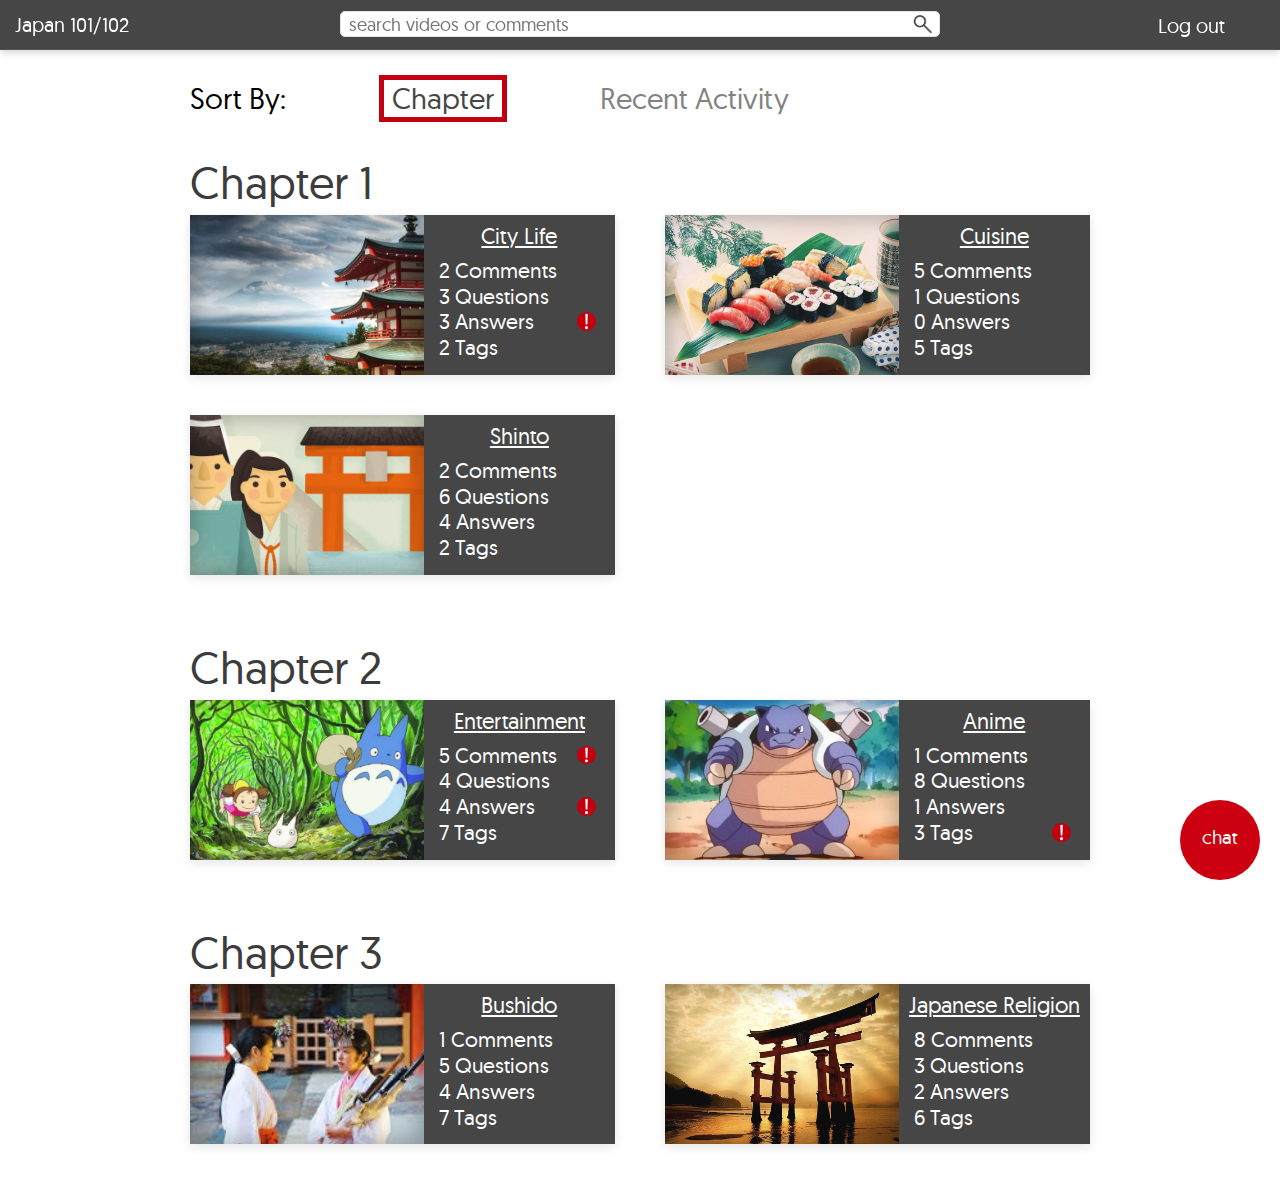
==== commit f565091c: "finish styles on library page" ====
--- a/menu.html
+++ b/menu.html
@@ -17,7 +17,7 @@
 		<div class='header-item header-item-left'>Japan 101/102</div>
 		<a id='logout' href='index.html' class='header-item header-item-right button'>Log out</a>
 		<div class='header-item' id="search_bar_cont">
-			<input id="search_bar" placeholder='Search videos and comments'>
+			<input id="search_bar" placeholder='search videos or comments'>
 				<div id='search-results'>
 					<div id='search-translate'></div>
 					<div class='result'>Result 1</div>
--- a/css/main.css
+++ b/css/main.css
@@ -54,7 +54,7 @@
 	padding:4px 10px;
 	min-width:100px;
 	text-align:center;
-	border:1px solid #555;
+	border:1px solid rgb(70,70,70);
 	border-radius:4px;
 	font-size:11pt;
 	cursor:pointer;
@@ -157,8 +157,9 @@
 	right:0;
 	height:50px;
 	border-bottom:1px solid #555;
-	background:#666;
+	background:rgb(70,70,70);
 	z-index:100;
+	box-shadow: 0 2px 8px rgba(0,0,0,.2);
 }
 
 .header-item
@@ -173,7 +174,7 @@
 	text-decoration:none;
 	color:white;
 	font-size:15pt;
-	background:#666;
+	background:rgb(70,70,70);
 }
 
 .header-item > *
@@ -190,6 +191,7 @@
 .header-item-right
 {
 	float:right;
+	margin: 0 3% 0 0;
 }
 
 .header-item.button
@@ -197,12 +199,28 @@
 	background:none !important;
 	color:white !important;
 	box-shadow:none !important;
-	border:1px solid #666;
-}
-
+	/*border:1px solid rgb(70,70,70);*/
+	letter-spacing: 0;
+	position: relative;
+	text-align: center;
+}
 .header-item.button:hover
 {
-	border:1px solid white;
+	/*letter-spacing: 1.5px;*/
+}
+.header-item.button:after {
+	content: "";
+	display: block;
+	position: absolute;
+	bottom: 10px;
+	width: 72%;
+	height: 1px;
+	left: 14%;
+	background-color: none;
+	transition: background-color .15s ease 0s;
+}
+.header-item.button:hover:after {
+	background-color: white;
 }
 
 .header-item.button:active
--- a/css/menu.css
+++ b/css/menu.css
@@ -1,7 +1,7 @@
 
 #content
 {
-	margin-top:40px;
+	margin-top:50px;
 }
 
 #notification_cont
--- a/css/menu.new.css
+++ b/css/menu.new.css
@@ -4,6 +4,7 @@
 	font-family: "Geomanist";
 	font-size: 100%;
 	line-height: 1;
+	min-width:1000px;
 }
 
 @font-face {
@@ -213,17 +214,22 @@
 	color: rgb(130,130,130);
 	outline: 5px solid rgba(194,0,15,0);
 	cursor: pointer;
-
+	outline: 5px solid rgba(194,0,15,0);
+	transition: color .15s linear 0s, outline .3s linear 0s;
 }
 .sort_by_btn:hover {
-	transition: color .15s linear 0s, outline .15s linear 0s;
+	transition: color .15s linear 0s, outline .3s linear 0s;
+
 	color: rgb(70,70,70);
 }
 
-.sort_by_cont .selected{
-	transition: color .15s linear 0s, outline .15s linear 0s;
+.sort_by_btn.selected{
+	transition: color .15s linear 0s, outline .3s linear 0s;
 	outline: 5px solid rgba(194,0,15,1);
 	color: rgb(70,70,70);
+}
+.sort_by_btn.selected.fadeVideos{
+	outline: 5px solid rgba(194,0,15,0);
 }
 
 /*Videos Container*/
@@ -232,7 +238,7 @@
 	color: rgb(60,60,60);
 	margin-bottom:10px;
 	opacity: 1;
-	transition: .25s ease 0s;
+	transition: .3s ease 0s;
 }
 .chapter_header.fadeVideos {
 	opacity: 0;
@@ -243,7 +249,7 @@
 	width: 100%;
 	margin: 0 0 30px;
 	opacity: 1;
-	transition: opacity .25s ease 0s;
+	transition: opacity .3s ease 0s;
 }
 .videos_cont.fadeVideos{
 	opacity: 0;
@@ -256,17 +262,25 @@
 }
 .video {
 	height: 160px;
-	width: 47.5%;
-	margin: 0 0 30px;
-	cursor: pointer;
+	width: 425px;
+	margin: 0 0 40px;
+	cursor: pointer;
+	position: relative;
+	box-shadow: 0 3px 10px rgba(0,0,0,.1);
+	transition: box-shadow .2s ease 0s, left .2s ease 0s, right .2s ease 0s, width .15s ease 0s;
+}
+.video:hover {
+	box-shadow: 0 5px 15px rgba(0,0,0,.2);
 }
 .video:nth-child(2n+1) {
 	float: left;
+	left: 0;
 }
 .video:nth-child(2n) {
 	float: right;
 }
-.video_screen{
+
+.video .video_screen{
 	width: 55%;
 	height: 100%;
 	float: left;
@@ -275,12 +289,21 @@
 	background-size: cover;
 	position:relative;
 	cursor: pointer;
-}
-.video_screen:before{
+	opacity: .95;
+	transition: opacity .25s ease 0s;
+}
+.video:hover .video_screen:hover {
+	opacity: 1;
+}
+.video .video_screen:before{
 	content: "";
 	width: 100%;
 	height: 100%;
 	position: absolute;
+	box-shadow: inset 0 0 20px 5px rgba(0,0,0,.25);
+	transition: box-shadow .25s ease 0s;
+}
+.video:hover .video_screen:before{
 	box-shadow: inset 0 0 35px 5px rgba(0,0,0,.4);
 }
 	#video1 {
@@ -305,7 +328,7 @@
 		background-image: url(../img/gate.jpg);
 	}
 
-.video_stats{
+.video .video_stats{
 	width: 45%;
 	height: 115px;
 	max-height: 100%;
@@ -313,6 +336,11 @@
 	float: right;
 	position: relative;
 	padding: 45px 0 0;
+	transition: background-color .3s ease 0s;
+}
+.video:hover .video_stats{
+	background-color: rgb(55,55,55);
+
 }
 .video .video_title {
 	position: absolute;
@@ -328,12 +356,13 @@
 	text-align: center;
 	text-decoration: underline;
 	background-color: rgb(70,70,70);
-	transition: .2s ease 0s;
+	transition: top .2s ease 0s, border-radius .2s ease 0s, background-color .3s ease 0s;
 	cursor:pointer;
 }
 .video:hover .video_title {
 	top: -20px;
 	border-radius: 15px;
+	background-color: rgb(55,55,55);
 }
 
 .num_data {
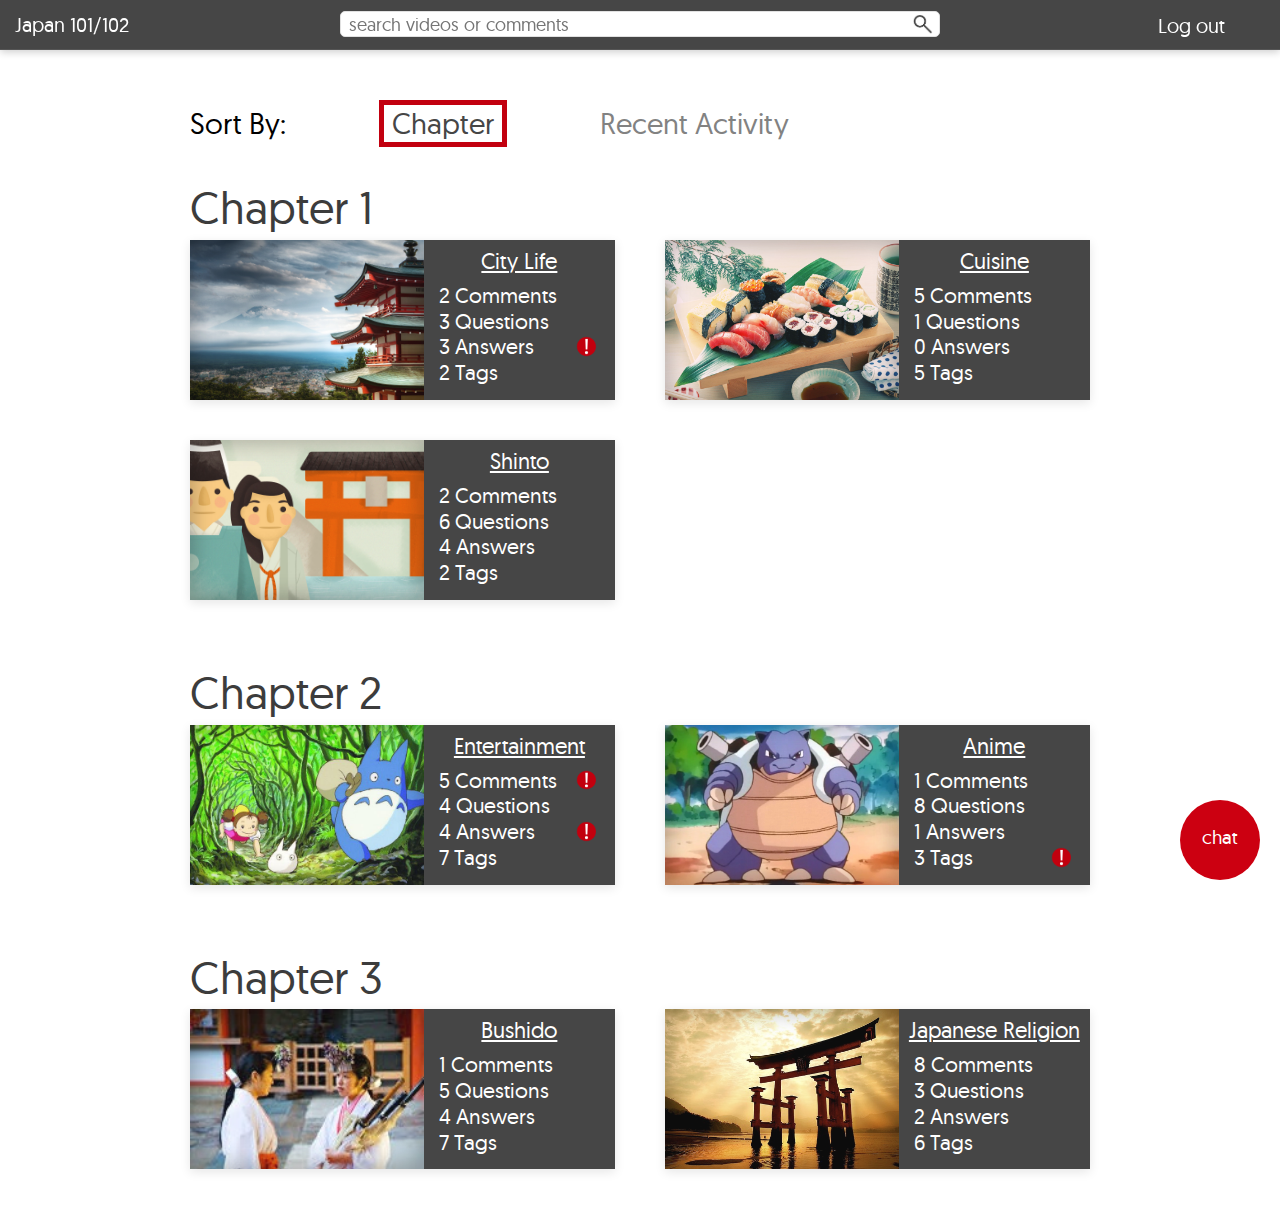
==== commit d5eb6fa0: "styled the video page a little" ====
--- a/menu.html
+++ b/menu.html
@@ -90,6 +90,7 @@
 
 	<div id='content'>
 		<div class='content-holder' id='main-content'>
+
 			<div id="sort_by_cont" class="sort_by_cont">
 				<div>Sort By:</div>
 				<div id="chapter_btn" class="sort_by_btn selected">Chapter</div>
--- a/css/menu.css
+++ b/css/menu.css
@@ -1,7 +1,7 @@
 
 #content
 {
-	margin-top:50px;
+	margin-top:75px;
 }
 
 #notification_cont
--- a/css/menu.new.css
+++ b/css/menu.new.css
@@ -25,6 +25,7 @@
 	position: fixed;
 	z-index: 10;
 }
+
 
 .upload_cont {
 	color: white;
